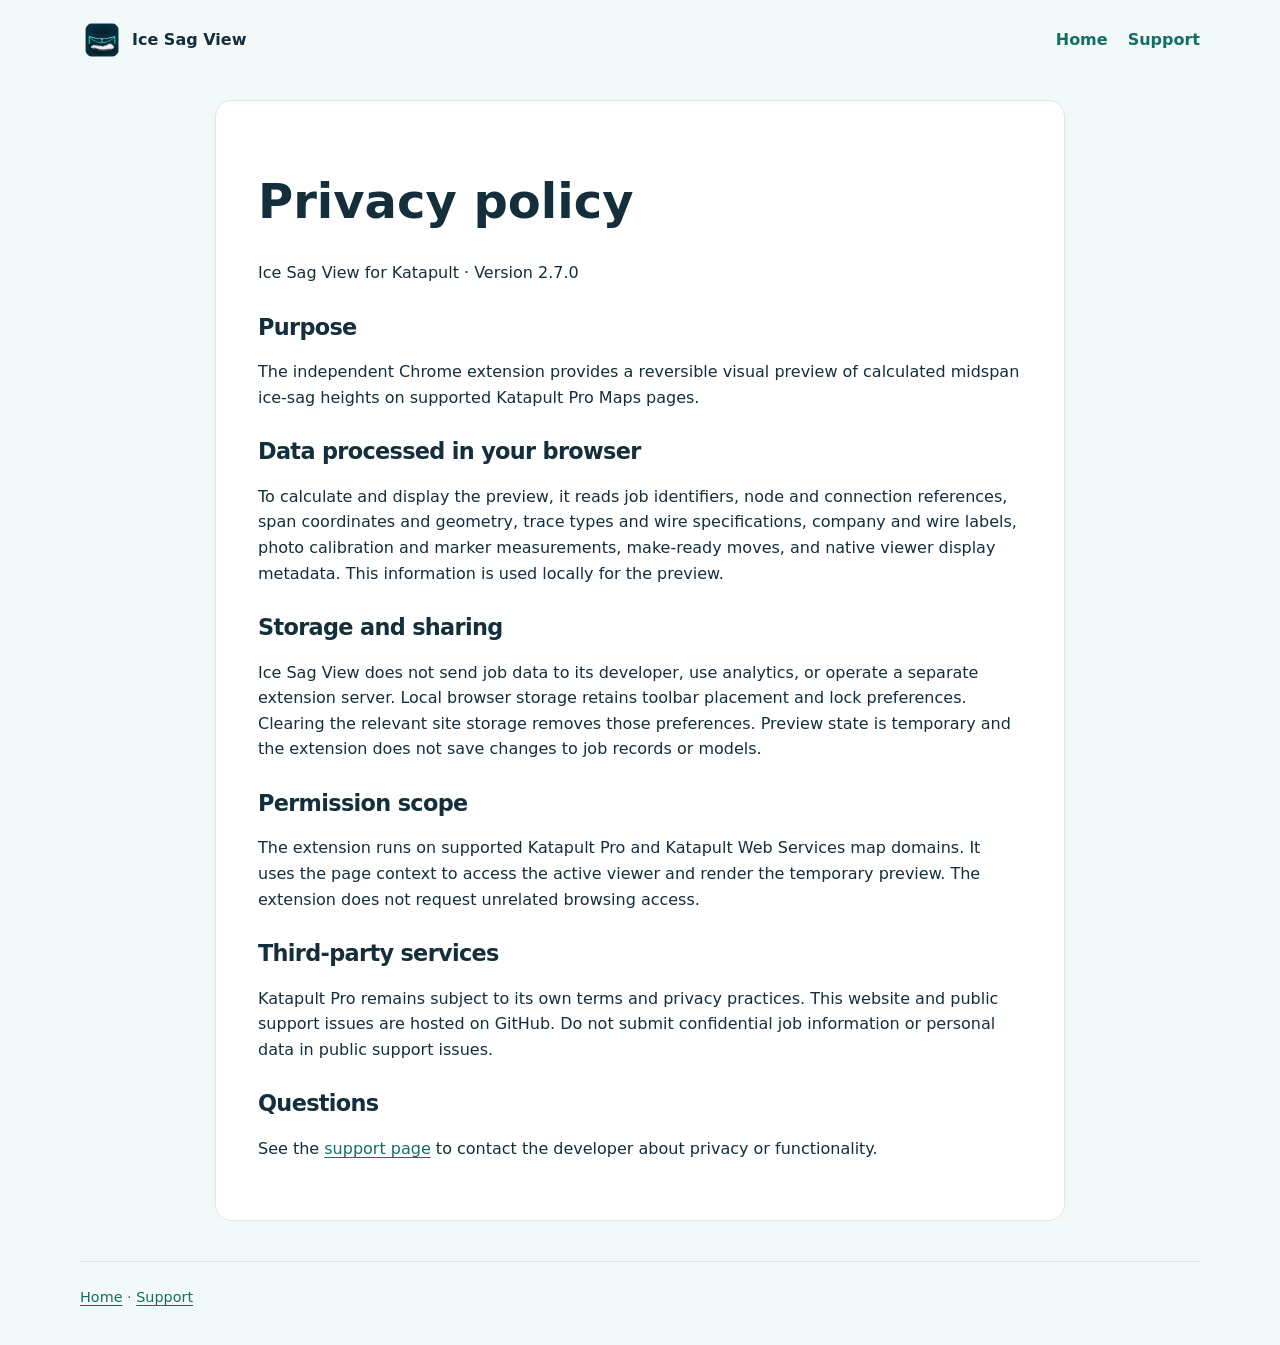
==== privacy.html @ a56ec055 "Launch Ice Sag View homepage, support and privacy policy" ====
<!doctype html><html lang="en"><head><meta charset="utf-8"><meta name="viewport" content="width=device-width,initial-scale=1"><title>Privacy policy · Ice Sag View</title><link rel="icon" href="assets/icon-128.png"><link rel="stylesheet" href="assets/site-v270.css"></head><body><header class="nav"><a class="brand" href="./"><img src="assets/icon-128.png" width="44" height="44" alt="">Ice Sag View</a><nav><a href="./">Home</a><a href="support.html">Support</a></nav></header><main class="document"><h1>Privacy policy</h1><p>Ice Sag View for Katapult · Version 2.7.0</p><h2>Purpose</h2><p>The independent Chrome extension provides a reversible visual preview of calculated midspan ice-sag heights on supported Katapult Pro Maps pages.</p><h2>Data processed in your browser</h2><p>To calculate and display the preview, it reads job identifiers, node and connection references, span coordinates and geometry, trace types and wire specifications, company and wire labels, photo calibration and marker measurements, make-ready moves, and native viewer display metadata. This information is used locally for the preview.</p><h2>Storage and sharing</h2><p>Ice Sag View does not send job data to its developer, use analytics, or operate a separate extension server. Local browser storage retains toolbar placement and lock preferences. Clearing the relevant site storage removes those preferences. Preview state is temporary and the extension does not save changes to job records or models.</p><h2>Permission scope</h2><p>The extension runs on supported Katapult Pro and Katapult Web Services map domains. It uses the page context to access the active viewer and render the temporary preview. The extension does not request unrelated browsing access.</p><h2>Third-party services</h2><p>Katapult Pro remains subject to its own terms and privacy practices. This website and public support issues are hosted on GitHub. Do not submit confidential job information or personal data in public support issues.</p><h2>Questions</h2><p>See the <a href="support.html">support page</a> to contact the developer about privacy or functionality.</p></main><footer><a href="./">Home</a> · <a href="support.html">Support</a></footer></body></html>
---- assets/site-v270.css ----
:root{color-scheme:light;--navy:#0b2234;--mint:#56e4bf;--ink:#142e3c;--muted:#506b75;--paper:#f3f9f8;--border:#dce8e7}*{box-sizing:border-box}html{scroll-behavior:smooth}body{margin:0;background:var(--paper);font-family:system-ui,-apple-system,"Segoe UI",sans-serif;color:var(--ink);line-height:1.6}a{color:#126f62;text-underline-offset:3px}a:focus-visible{outline:3px solid #168d79;outline-offset:4px}header,main,footer{width:min(1120px,calc(100% - 40px));margin:auto}.nav{display:flex;align-items:center;justify-content:space-between;gap:16px;padding:18px 0}.brand{display:flex;align-items:center;gap:8px;font-weight:750;text-decoration:none;color:var(--ink)}nav{display:flex;gap:20px}nav a{text-decoration:none;font-weight:600}.hero{display:grid;grid-template-columns:1.1fr .9fr;gap:38px;background:var(--navy);color:#fff;padding:clamp(24px,5vw,58px);border-radius:24px;align-items:center;overflow:hidden}.pill{display:inline-block;color:var(--mint);font-size:.76rem;font-weight:700;letter-spacing:.1em}.hero h1{font-size:clamp(2.1rem,5vw,4.2rem);line-height:1.05;letter-spacing:-.04em;margin:20px 0}.hero h1 small{display:block;font-size:.47em;color:var(--mint);letter-spacing:0;margin-top:10px}.lead{font-size:1.3rem;font-weight:650;line-height:1.4}.hero p{color:#d1e5e9}.button{display:inline-block;background:var(--mint);color:var(--navy);border-radius:9px;padding:12px 18px;text-decoration:none;font-weight:750;margin-top:12px}.subtle{color:var(--mint);display:inline-block;margin:12px}.visual{border:1px solid #36525c;border-radius:18px;text-align:center;padding:20px;background:#102c41}.visual img{display:block;margin:auto;width:128px;height:128px;object-fit:contain}.diagram svg{display:block;width:100%;max-width:360px;height:auto;margin:auto}.visual p{font-size:.8rem;margin:4px 0}.cards{display:grid;grid-template-columns:repeat(3,1fr);gap:18px}.cards article,.note,.steps,.document{background:white;border:1px solid var(--border);border-radius:16px;padding:24px}.cards h3{margin-top:0}.cards p,.steps li{color:var(--muted)}section{margin:36px 0}h2{line-height:1.2;font-size:clamp(1.5rem,3vw,2.1rem);letter-spacing:-.03em}.steps{padding-left:48px}.steps li+li{margin-top:12px}.note{border-left:5px solid #168d79}.document{max-width:850px;margin:20px auto 40px;padding:clamp(20px,4vw,42px)}.document h1{font-size:clamp(2rem,4vw,3rem);line-height:1.1}.document h2{font-size:1.4rem;margin-top:28px}footer{border-top:1px solid var(--border);padding:24px 0 36px;font-size:.9rem;color:var(--muted)}@media(max-width:760px){.hero,.cards{grid-template-columns:1fr}.hero{gap:20px}.nav{font-size:.9rem}nav{gap:10px}}@media(prefers-reduced-motion:reduce){html{scroll-behavior:auto}}
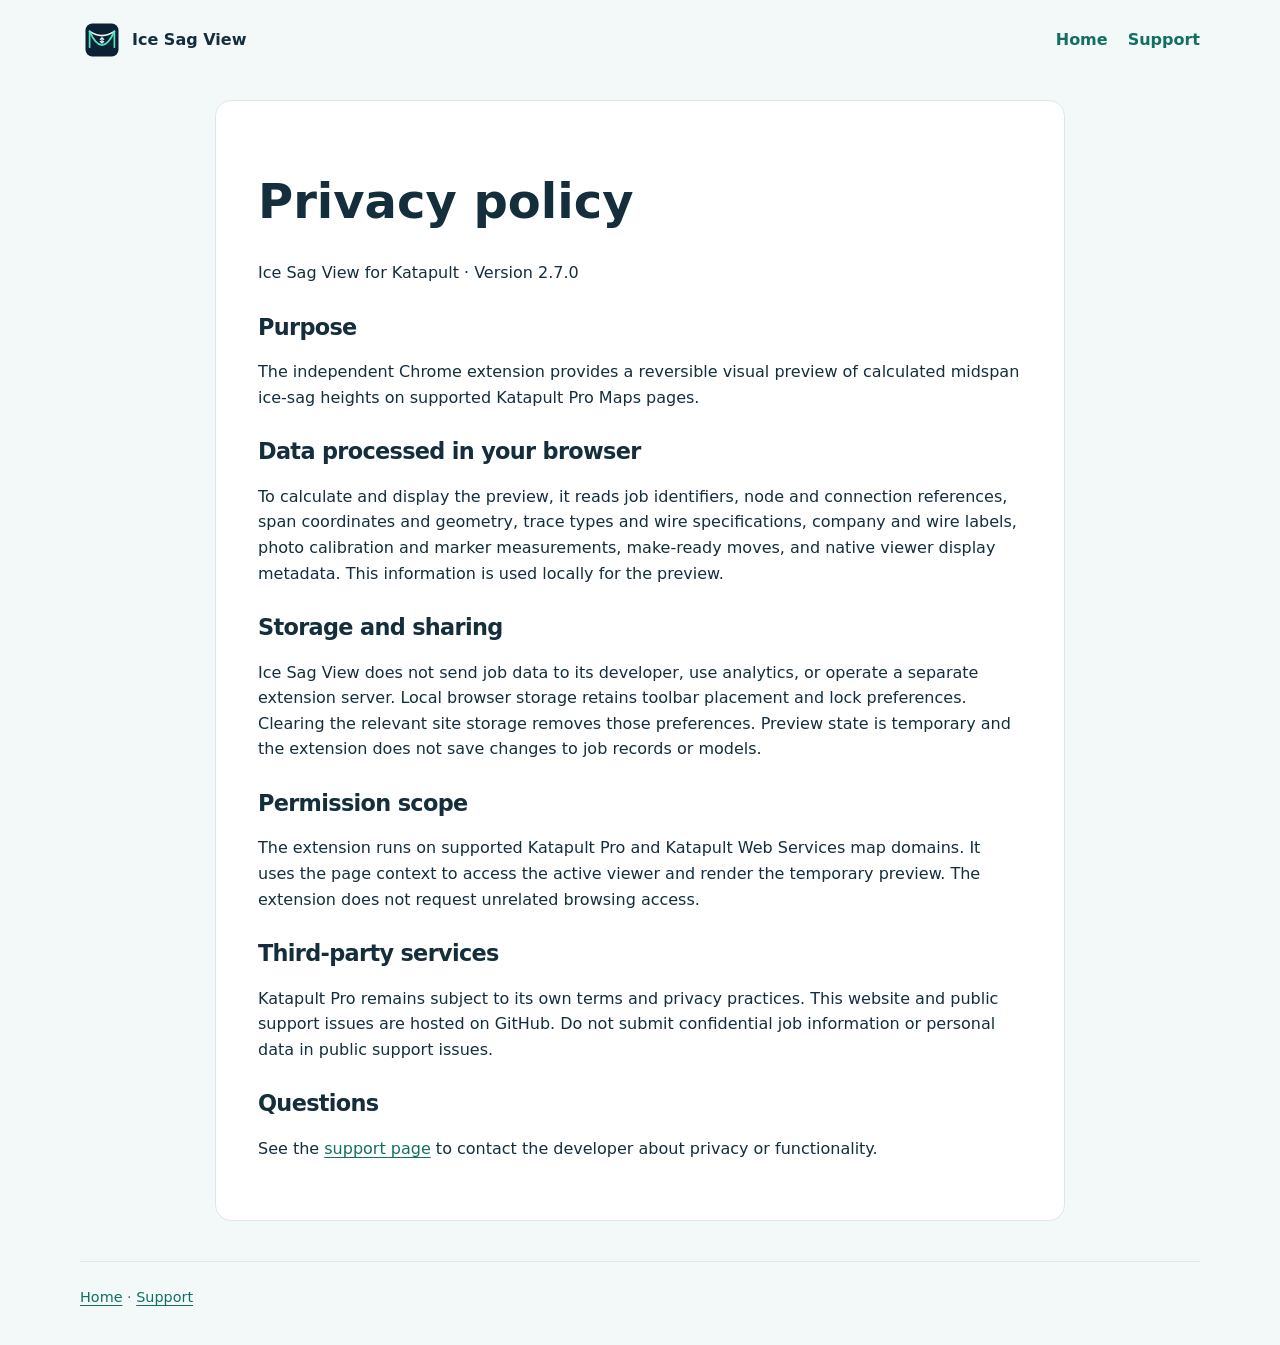
==== commit 7d3787f9: "Refine logo and vertical sag diagram across the homepage and support pages" ====
--- a/privacy.html
+++ b/privacy.html
@@ -1 +1 @@
-<!doctype html><html lang="en"><head><meta charset="utf-8"><meta name="viewport" content="width=device-width,initial-scale=1"><title>Privacy policy · Ice Sag View</title><link rel="icon" href="assets/icon-128.png"><link rel="stylesheet" href="assets/site-v270.css"></head><body><header class="nav"><a class="brand" href="./"><img src="assets/icon-128.png" width="44" height="44" alt="">Ice Sag View</a><nav><a href="./">Home</a><a href="support.html">Support</a></nav></header><main class="document"><h1>Privacy policy</h1><p>Ice Sag View for Katapult · Version 2.7.0</p><h2>Purpose</h2><p>The independent Chrome extension provides a reversible visual preview of calculated midspan ice-sag heights on supported Katapult Pro Maps pages.</p><h2>Data processed in your browser</h2><p>To calculate and display the preview, it reads job identifiers, node and connection references, span coordinates and geometry, trace types and wire specifications, company and wire labels, photo calibration and marker measurements, make-ready moves, and native viewer display metadata. This information is used locally for the preview.</p><h2>Storage and sharing</h2><p>Ice Sag View does not send job data to its developer, use analytics, or operate a separate extension server. Local browser storage retains toolbar placement and lock preferences. Clearing the relevant site storage removes those preferences. Preview state is temporary and the extension does not save changes to job records or models.</p><h2>Permission scope</h2><p>The extension runs on supported Katapult Pro and Katapult Web Services map domains. It uses the page context to access the active viewer and render the temporary preview. The extension does not request unrelated browsing access.</p><h2>Third-party services</h2><p>Katapult Pro remains subject to its own terms and privacy practices. This website and public support issues are hosted on GitHub. Do not submit confidential job information or personal data in public support issues.</p><h2>Questions</h2><p>See the <a href="support.html">support page</a> to contact the developer about privacy or functionality.</p></main><footer><a href="./">Home</a> · <a href="support.html">Support</a></footer></body></html>
+<!doctype html><html lang="en"><head><meta charset="utf-8"><meta name="viewport" content="width=device-width,initial-scale=1"><title>Privacy policy · Ice Sag View</title><link rel="icon" href="assets/icon-v2-128.png"><link rel="stylesheet" href="assets/site-v270.css"></head><body><header class="nav"><a class="brand" href="./"><img src="assets/ice-sag-mark-v2.svg" width="44" height="44" alt="">Ice Sag View</a><nav><a href="./">Home</a><a href="support.html">Support</a></nav></header><main class="document"><h1>Privacy policy</h1><p>Ice Sag View for Katapult · Version 2.7.0</p><h2>Purpose</h2><p>The independent Chrome extension provides a reversible visual preview of calculated midspan ice-sag heights on supported Katapult Pro Maps pages.</p><h2>Data processed in your browser</h2><p>To calculate and display the preview, it reads job identifiers, node and connection references, span coordinates and geometry, trace types and wire specifications, company and wire labels, photo calibration and marker measurements, make-ready moves, and native viewer display metadata. This information is used locally for the preview.</p><h2>Storage and sharing</h2><p>Ice Sag View does not send job data to its developer, use analytics, or operate a separate extension server. Local browser storage retains toolbar placement and lock preferences. Clearing the relevant site storage removes those preferences. Preview state is temporary and the extension does not save changes to job records or models.</p><h2>Permission scope</h2><p>The extension runs on supported Katapult Pro and Katapult Web Services map domains. It uses the page context to access the active viewer and render the temporary preview. The extension does not request unrelated browsing access.</p><h2>Third-party services</h2><p>Katapult Pro remains subject to its own terms and privacy practices. This website and public support issues are hosted on GitHub. Do not submit confidential job information or personal data in public support issues.</p><h2>Questions</h2><p>See the <a href="support.html">support page</a> to contact the developer about privacy or functionality.</p></main><footer><a href="./">Home</a> · <a href="support.html">Support</a></footer></body></html>
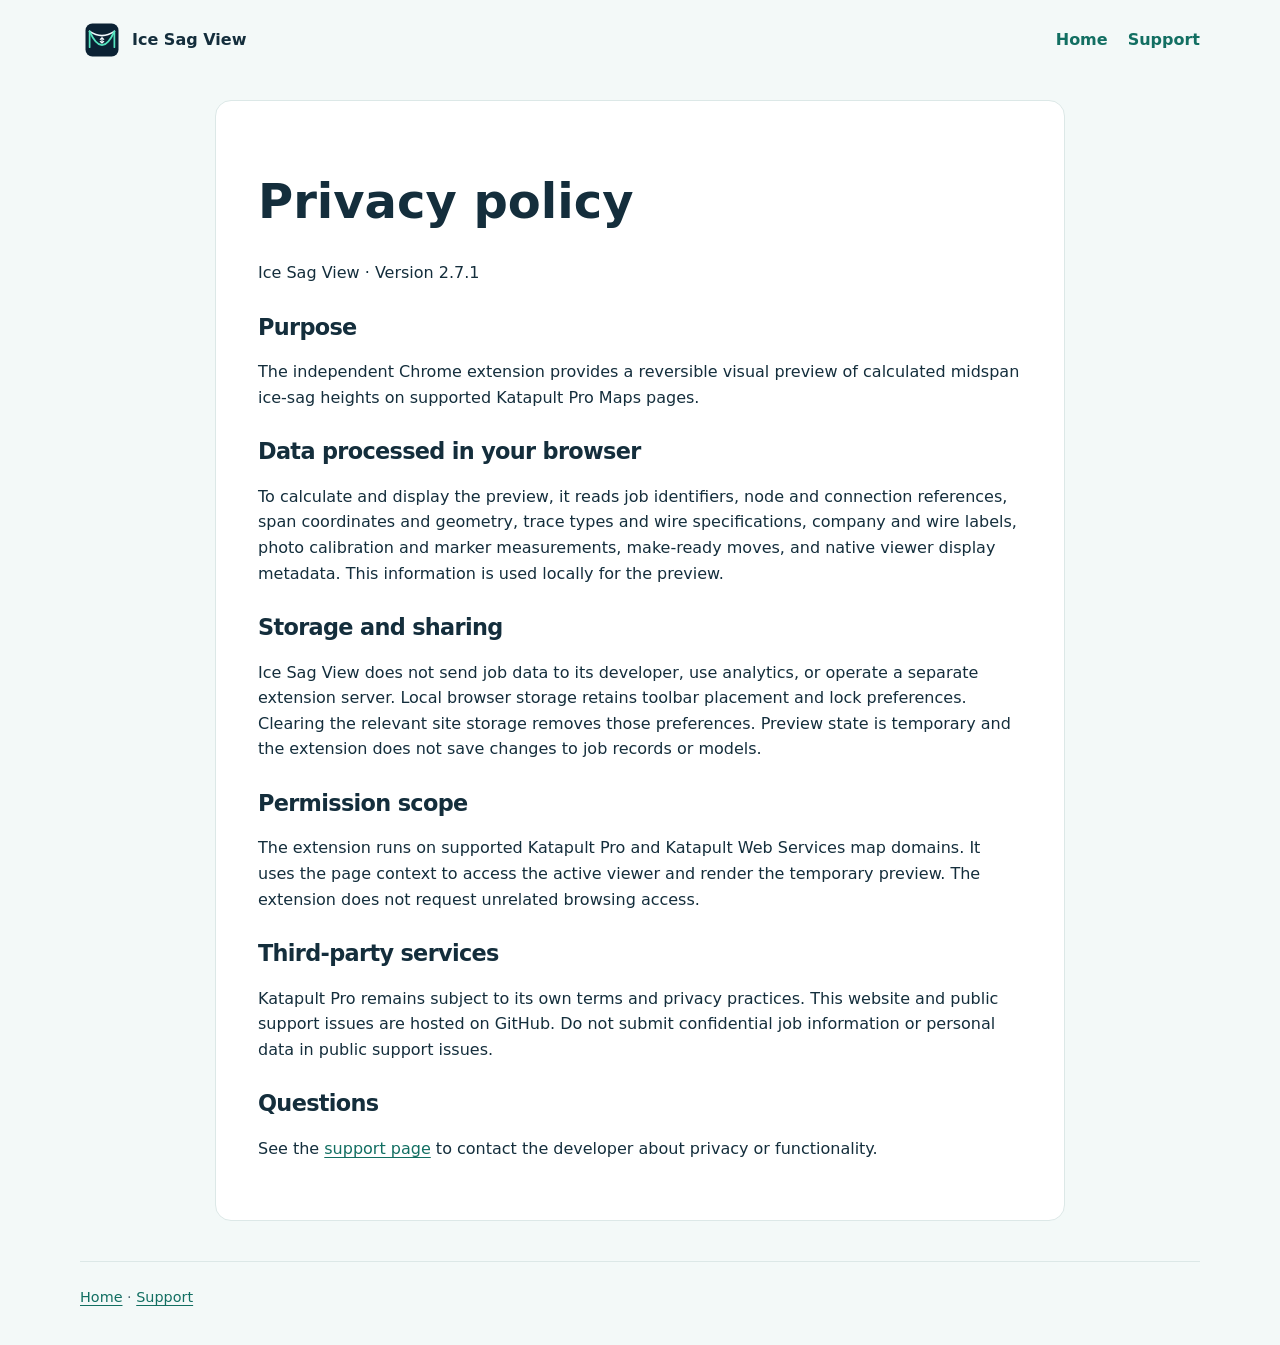
==== commit 5b12d4c4: "Update public extension name to Ice Sag View and version 2.7.1" ====
--- a/privacy.html
+++ b/privacy.html
@@ -1 +1 @@
-<!doctype html><html lang="en"><head><meta charset="utf-8"><meta name="viewport" content="width=device-width,initial-scale=1"><title>Privacy policy · Ice Sag View</title><link rel="icon" href="assets/icon-v2-128.png"><link rel="stylesheet" href="assets/site-v270.css"></head><body><header class="nav"><a class="brand" href="./"><img src="assets/ice-sag-mark-v2.svg" width="44" height="44" alt="">Ice Sag View</a><nav><a href="./">Home</a><a href="support.html">Support</a></nav></header><main class="document"><h1>Privacy policy</h1><p>Ice Sag View for Katapult · Version 2.7.0</p><h2>Purpose</h2><p>The independent Chrome extension provides a reversible visual preview of calculated midspan ice-sag heights on supported Katapult Pro Maps pages.</p><h2>Data processed in your browser</h2><p>To calculate and display the preview, it reads job identifiers, node and connection references, span coordinates and geometry, trace types and wire specifications, company and wire labels, photo calibration and marker measurements, make-ready moves, and native viewer display metadata. This information is used locally for the preview.</p><h2>Storage and sharing</h2><p>Ice Sag View does not send job data to its developer, use analytics, or operate a separate extension server. Local browser storage retains toolbar placement and lock preferences. Clearing the relevant site storage removes those preferences. Preview state is temporary and the extension does not save changes to job records or models.</p><h2>Permission scope</h2><p>The extension runs on supported Katapult Pro and Katapult Web Services map domains. It uses the page context to access the active viewer and render the temporary preview. The extension does not request unrelated browsing access.</p><h2>Third-party services</h2><p>Katapult Pro remains subject to its own terms and privacy practices. This website and public support issues are hosted on GitHub. Do not submit confidential job information or personal data in public support issues.</p><h2>Questions</h2><p>See the <a href="support.html">support page</a> to contact the developer about privacy or functionality.</p></main><footer><a href="./">Home</a> · <a href="support.html">Support</a></footer></body></html>
+<!doctype html><html lang="en"><head><meta charset="utf-8"><meta name="viewport" content="width=device-width,initial-scale=1"><title>Privacy policy · Ice Sag View</title><link rel="icon" href="assets/icon-v2-128.png"><link rel="stylesheet" href="assets/site-v270.css"></head><body><header class="nav"><a class="brand" href="./"><img src="assets/ice-sag-mark-v2.svg" width="44" height="44" alt="">Ice Sag View</a><nav><a href="./">Home</a><a href="support.html">Support</a></nav></header><main class="document"><h1>Privacy policy</h1><p>Ice Sag View · Version 2.7.1</p><h2>Purpose</h2><p>The independent Chrome extension provides a reversible visual preview of calculated midspan ice-sag heights on supported Katapult Pro Maps pages.</p><h2>Data processed in your browser</h2><p>To calculate and display the preview, it reads job identifiers, node and connection references, span coordinates and geometry, trace types and wire specifications, company and wire labels, photo calibration and marker measurements, make-ready moves, and native viewer display metadata. This information is used locally for the preview.</p><h2>Storage and sharing</h2><p>Ice Sag View does not send job data to its developer, use analytics, or operate a separate extension server. Local browser storage retains toolbar placement and lock preferences. Clearing the relevant site storage removes those preferences. Preview state is temporary and the extension does not save changes to job records or models.</p><h2>Permission scope</h2><p>The extension runs on supported Katapult Pro and Katapult Web Services map domains. It uses the page context to access the active viewer and render the temporary preview. The extension does not request unrelated browsing access.</p><h2>Third-party services</h2><p>Katapult Pro remains subject to its own terms and privacy practices. This website and public support issues are hosted on GitHub. Do not submit confidential job information or personal data in public support issues.</p><h2>Questions</h2><p>See the <a href="support.html">support page</a> to contact the developer about privacy or functionality.</p></main><footer><a href="./">Home</a> · <a href="support.html">Support</a></footer></body></html>
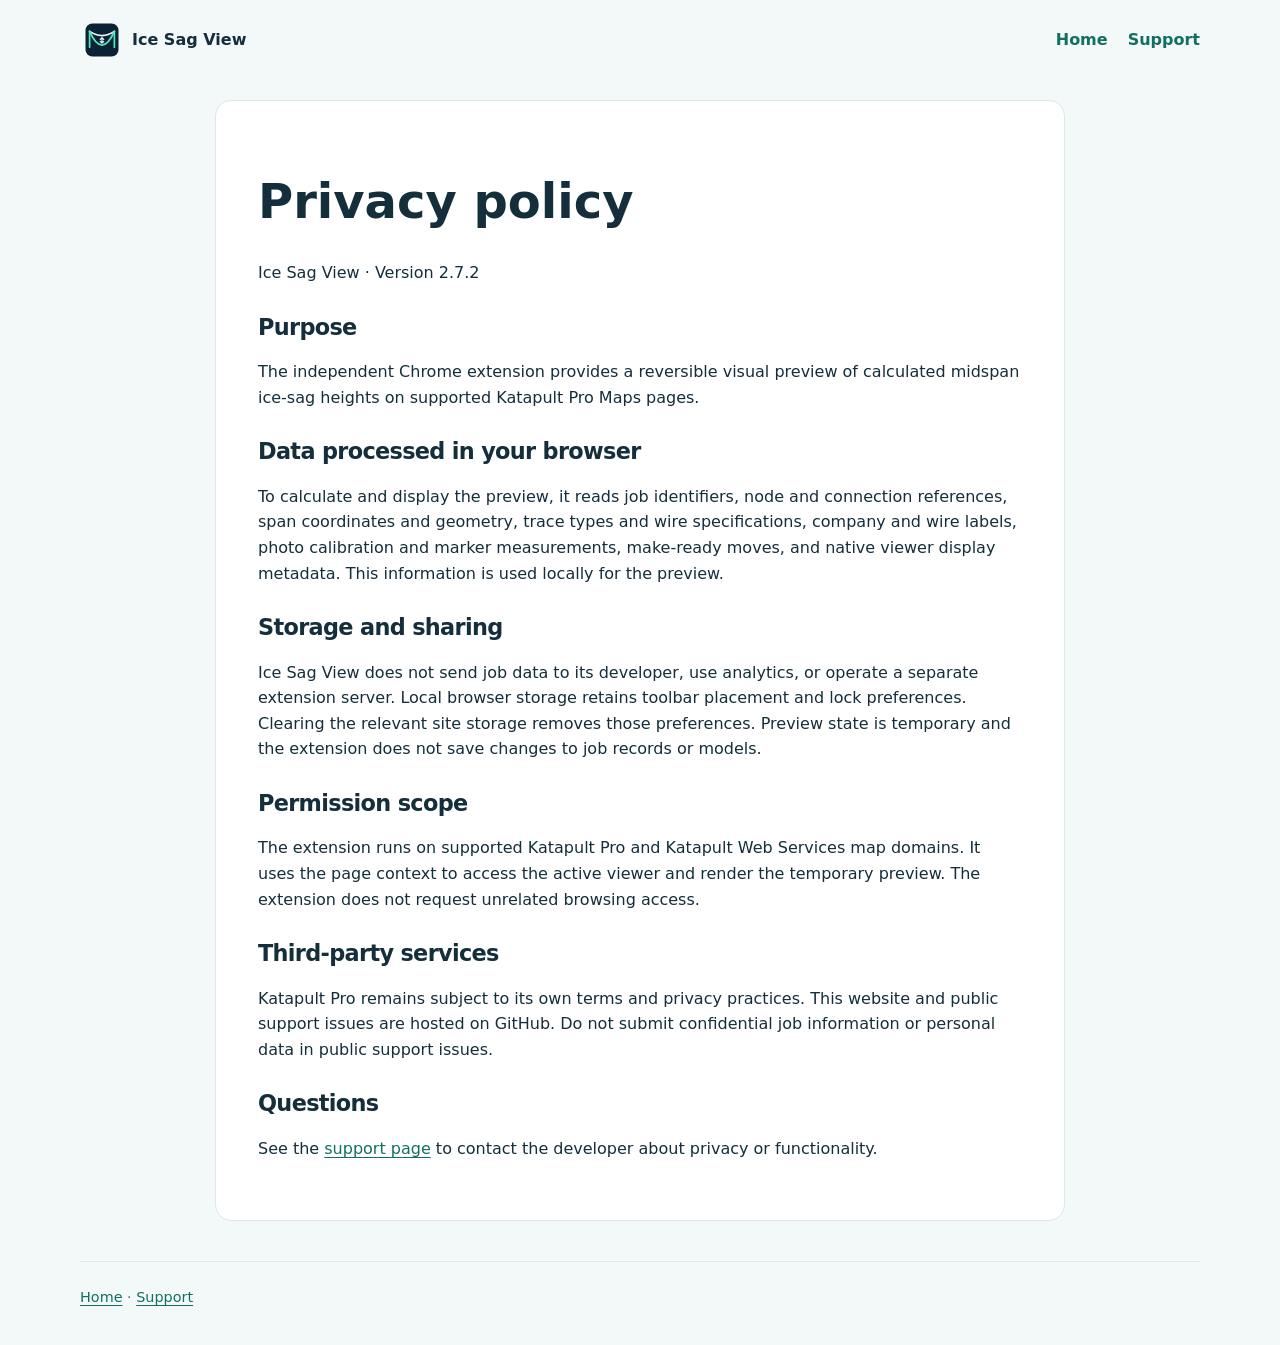
==== commit 8fb59c5d: "Describe ice-sag method using utility-neutral wording" ====
--- a/privacy.html
+++ b/privacy.html
@@ -1 +1 @@
-<!doctype html><html lang="en"><head><meta charset="utf-8"><meta name="viewport" content="width=device-width,initial-scale=1"><title>Privacy policy · Ice Sag View</title><link rel="icon" href="assets/icon-v2-128.png"><link rel="stylesheet" href="assets/site-v270.css"></head><body><header class="nav"><a class="brand" href="./"><img src="assets/ice-sag-mark-v2.svg" width="44" height="44" alt="">Ice Sag View</a><nav><a href="./">Home</a><a href="support.html">Support</a></nav></header><main class="document"><h1>Privacy policy</h1><p>Ice Sag View · Version 2.7.1</p><h2>Purpose</h2><p>The independent Chrome extension provides a reversible visual preview of calculated midspan ice-sag heights on supported Katapult Pro Maps pages.</p><h2>Data processed in your browser</h2><p>To calculate and display the preview, it reads job identifiers, node and connection references, span coordinates and geometry, trace types and wire specifications, company and wire labels, photo calibration and marker measurements, make-ready moves, and native viewer display metadata. This information is used locally for the preview.</p><h2>Storage and sharing</h2><p>Ice Sag View does not send job data to its developer, use analytics, or operate a separate extension server. Local browser storage retains toolbar placement and lock preferences. Clearing the relevant site storage removes those preferences. Preview state is temporary and the extension does not save changes to job records or models.</p><h2>Permission scope</h2><p>The extension runs on supported Katapult Pro and Katapult Web Services map domains. It uses the page context to access the active viewer and render the temporary preview. The extension does not request unrelated browsing access.</p><h2>Third-party services</h2><p>Katapult Pro remains subject to its own terms and privacy practices. This website and public support issues are hosted on GitHub. Do not submit confidential job information or personal data in public support issues.</p><h2>Questions</h2><p>See the <a href="support.html">support page</a> to contact the developer about privacy or functionality.</p></main><footer><a href="./">Home</a> · <a href="support.html">Support</a></footer></body></html>
+<!doctype html><html lang="en"><head><meta charset="utf-8"><meta name="viewport" content="width=device-width,initial-scale=1"><title>Privacy policy · Ice Sag View</title><link rel="icon" href="assets/icon-v2-128.png"><link rel="stylesheet" href="assets/site-v270.css"></head><body><header class="nav"><a class="brand" href="./"><img src="assets/ice-sag-mark-v2.svg" width="44" height="44" alt="">Ice Sag View</a><nav><a href="./">Home</a><a href="support.html">Support</a></nav></header><main class="document"><h1>Privacy policy</h1><p>Ice Sag View · Version 2.7.2</p><h2>Purpose</h2><p>The independent Chrome extension provides a reversible visual preview of calculated midspan ice-sag heights on supported Katapult Pro Maps pages.</p><h2>Data processed in your browser</h2><p>To calculate and display the preview, it reads job identifiers, node and connection references, span coordinates and geometry, trace types and wire specifications, company and wire labels, photo calibration and marker measurements, make-ready moves, and native viewer display metadata. This information is used locally for the preview.</p><h2>Storage and sharing</h2><p>Ice Sag View does not send job data to its developer, use analytics, or operate a separate extension server. Local browser storage retains toolbar placement and lock preferences. Clearing the relevant site storage removes those preferences. Preview state is temporary and the extension does not save changes to job records or models.</p><h2>Permission scope</h2><p>The extension runs on supported Katapult Pro and Katapult Web Services map domains. It uses the page context to access the active viewer and render the temporary preview. The extension does not request unrelated browsing access.</p><h2>Third-party services</h2><p>Katapult Pro remains subject to its own terms and privacy practices. This website and public support issues are hosted on GitHub. Do not submit confidential job information or personal data in public support issues.</p><h2>Questions</h2><p>See the <a href="support.html">support page</a> to contact the developer about privacy or functionality.</p></main><footer><a href="./">Home</a> · <a href="support.html">Support</a></footer></body></html>
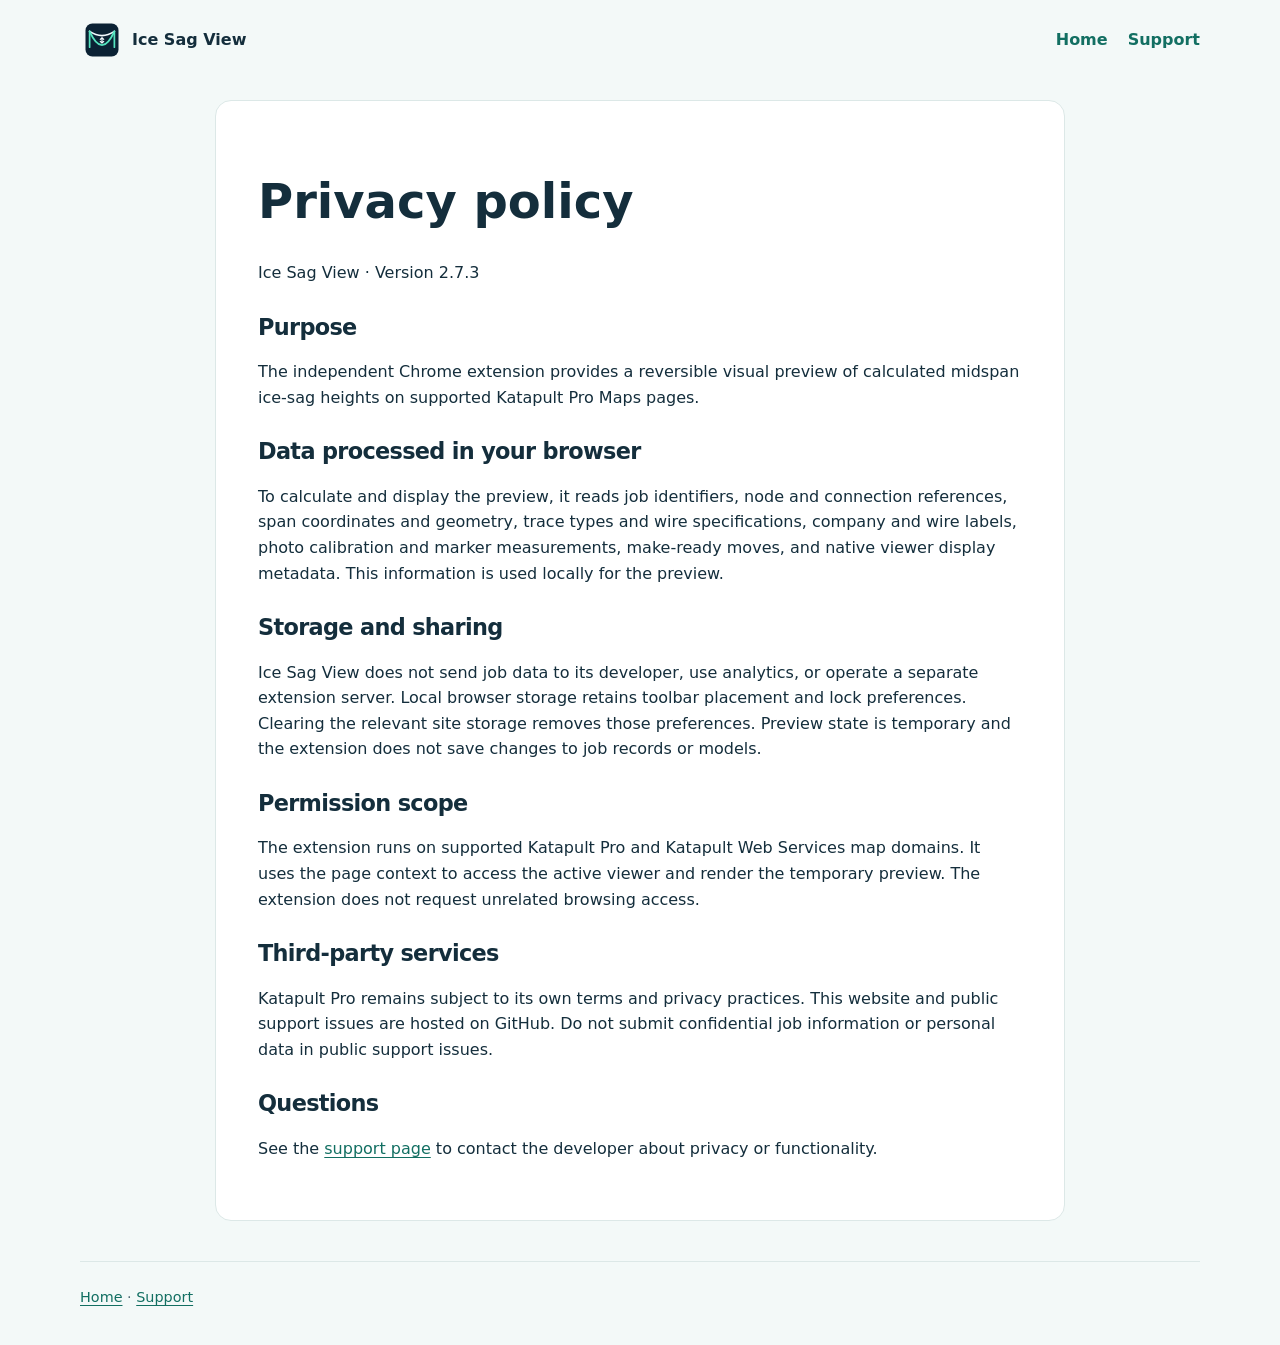
==== commit 51e6d9e3: "Document independent view baselines in Ice Sag View 2.7.3" ====
--- a/privacy.html
+++ b/privacy.html
@@ -1 +1 @@
-<!doctype html><html lang="en"><head><meta charset="utf-8"><meta name="viewport" content="width=device-width,initial-scale=1"><title>Privacy policy · Ice Sag View</title><link rel="icon" href="assets/icon-v2-128.png"><link rel="stylesheet" href="assets/site-v270.css"></head><body><header class="nav"><a class="brand" href="./"><img src="assets/ice-sag-mark-v2.svg" width="44" height="44" alt="">Ice Sag View</a><nav><a href="./">Home</a><a href="support.html">Support</a></nav></header><main class="document"><h1>Privacy policy</h1><p>Ice Sag View · Version 2.7.2</p><h2>Purpose</h2><p>The independent Chrome extension provides a reversible visual preview of calculated midspan ice-sag heights on supported Katapult Pro Maps pages.</p><h2>Data processed in your browser</h2><p>To calculate and display the preview, it reads job identifiers, node and connection references, span coordinates and geometry, trace types and wire specifications, company and wire labels, photo calibration and marker measurements, make-ready moves, and native viewer display metadata. This information is used locally for the preview.</p><h2>Storage and sharing</h2><p>Ice Sag View does not send job data to its developer, use analytics, or operate a separate extension server. Local browser storage retains toolbar placement and lock preferences. Clearing the relevant site storage removes those preferences. Preview state is temporary and the extension does not save changes to job records or models.</p><h2>Permission scope</h2><p>The extension runs on supported Katapult Pro and Katapult Web Services map domains. It uses the page context to access the active viewer and render the temporary preview. The extension does not request unrelated browsing access.</p><h2>Third-party services</h2><p>Katapult Pro remains subject to its own terms and privacy practices. This website and public support issues are hosted on GitHub. Do not submit confidential job information or personal data in public support issues.</p><h2>Questions</h2><p>See the <a href="support.html">support page</a> to contact the developer about privacy or functionality.</p></main><footer><a href="./">Home</a> · <a href="support.html">Support</a></footer></body></html>
+<!doctype html><html lang="en"><head><meta charset="utf-8"><meta name="viewport" content="width=device-width,initial-scale=1"><title>Privacy policy · Ice Sag View</title><link rel="icon" href="assets/icon-v2-128.png"><link rel="stylesheet" href="assets/site-v270.css"></head><body><header class="nav"><a class="brand" href="./"><img src="assets/ice-sag-mark-v2.svg" width="44" height="44" alt="">Ice Sag View</a><nav><a href="./">Home</a><a href="support.html">Support</a></nav></header><main class="document"><h1>Privacy policy</h1><p>Ice Sag View · Version 2.7.3</p><h2>Purpose</h2><p>The independent Chrome extension provides a reversible visual preview of calculated midspan ice-sag heights on supported Katapult Pro Maps pages.</p><h2>Data processed in your browser</h2><p>To calculate and display the preview, it reads job identifiers, node and connection references, span coordinates and geometry, trace types and wire specifications, company and wire labels, photo calibration and marker measurements, make-ready moves, and native viewer display metadata. This information is used locally for the preview.</p><h2>Storage and sharing</h2><p>Ice Sag View does not send job data to its developer, use analytics, or operate a separate extension server. Local browser storage retains toolbar placement and lock preferences. Clearing the relevant site storage removes those preferences. Preview state is temporary and the extension does not save changes to job records or models.</p><h2>Permission scope</h2><p>The extension runs on supported Katapult Pro and Katapult Web Services map domains. It uses the page context to access the active viewer and render the temporary preview. The extension does not request unrelated browsing access.</p><h2>Third-party services</h2><p>Katapult Pro remains subject to its own terms and privacy practices. This website and public support issues are hosted on GitHub. Do not submit confidential job information or personal data in public support issues.</p><h2>Questions</h2><p>See the <a href="support.html">support page</a> to contact the developer about privacy or functionality.</p></main><footer><a href="./">Home</a> · <a href="support.html">Support</a></footer></body></html>
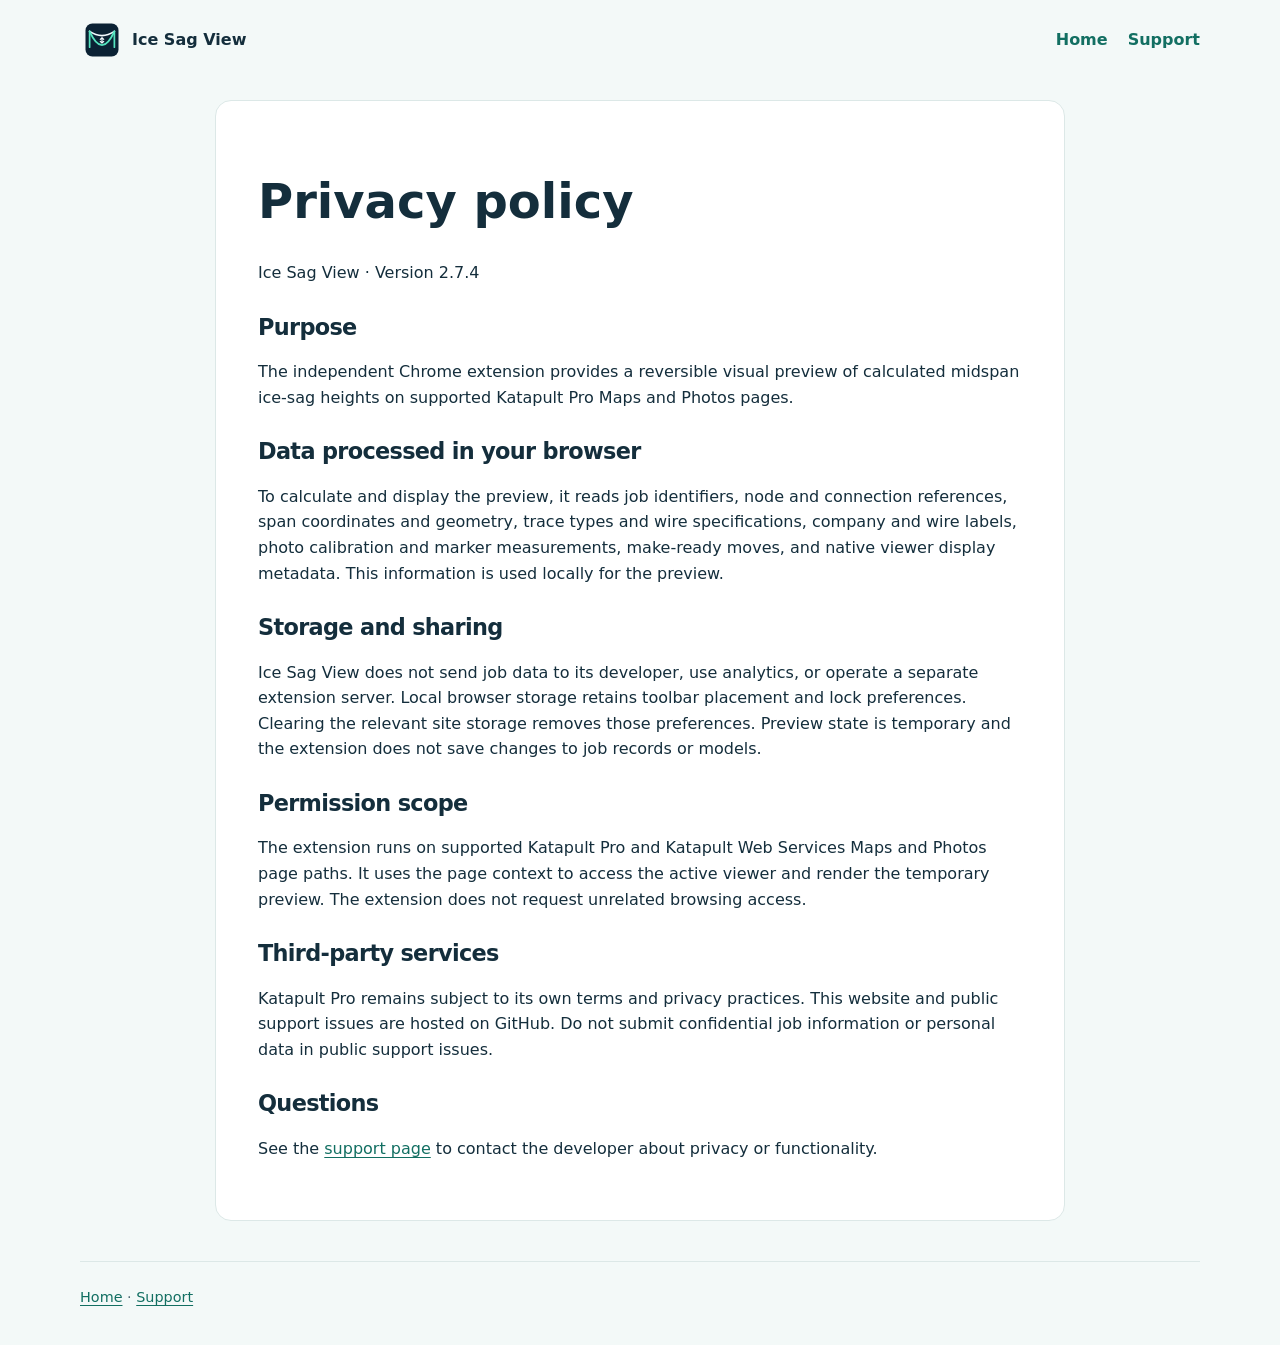
==== commit 98995376: "Document Ice Sag View 2.7.4 and Photos View support" ====
--- a/privacy.html
+++ b/privacy.html
@@ -1 +1 @@
-<!doctype html><html lang="en"><head><meta charset="utf-8"><meta name="viewport" content="width=device-width,initial-scale=1"><title>Privacy policy · Ice Sag View</title><link rel="icon" href="assets/icon-v2-128.png"><link rel="stylesheet" href="assets/site-v270.css"></head><body><header class="nav"><a class="brand" href="./"><img src="assets/ice-sag-mark-v2.svg" width="44" height="44" alt="">Ice Sag View</a><nav><a href="./">Home</a><a href="support.html">Support</a></nav></header><main class="document"><h1>Privacy policy</h1><p>Ice Sag View · Version 2.7.3</p><h2>Purpose</h2><p>The independent Chrome extension provides a reversible visual preview of calculated midspan ice-sag heights on supported Katapult Pro Maps pages.</p><h2>Data processed in your browser</h2><p>To calculate and display the preview, it reads job identifiers, node and connection references, span coordinates and geometry, trace types and wire specifications, company and wire labels, photo calibration and marker measurements, make-ready moves, and native viewer display metadata. This information is used locally for the preview.</p><h2>Storage and sharing</h2><p>Ice Sag View does not send job data to its developer, use analytics, or operate a separate extension server. Local browser storage retains toolbar placement and lock preferences. Clearing the relevant site storage removes those preferences. Preview state is temporary and the extension does not save changes to job records or models.</p><h2>Permission scope</h2><p>The extension runs on supported Katapult Pro and Katapult Web Services map domains. It uses the page context to access the active viewer and render the temporary preview. The extension does not request unrelated browsing access.</p><h2>Third-party services</h2><p>Katapult Pro remains subject to its own terms and privacy practices. This website and public support issues are hosted on GitHub. Do not submit confidential job information or personal data in public support issues.</p><h2>Questions</h2><p>See the <a href="support.html">support page</a> to contact the developer about privacy or functionality.</p></main><footer><a href="./">Home</a> · <a href="support.html">Support</a></footer></body></html>
+<!doctype html><html lang="en"><head><meta charset="utf-8"><meta name="viewport" content="width=device-width,initial-scale=1"><title>Privacy policy · Ice Sag View</title><link rel="icon" href="assets/icon-v2-128.png"><link rel="stylesheet" href="assets/site-v270.css"></head><body><header class="nav"><a class="brand" href="./"><img src="assets/ice-sag-mark-v2.svg" width="44" height="44" alt="">Ice Sag View</a><nav><a href="./">Home</a><a href="support.html">Support</a></nav></header><main class="document"><h1>Privacy policy</h1><p>Ice Sag View · Version 2.7.4</p><h2>Purpose</h2><p>The independent Chrome extension provides a reversible visual preview of calculated midspan ice-sag heights on supported Katapult Pro Maps and Photos pages.</p><h2>Data processed in your browser</h2><p>To calculate and display the preview, it reads job identifiers, node and connection references, span coordinates and geometry, trace types and wire specifications, company and wire labels, photo calibration and marker measurements, make-ready moves, and native viewer display metadata. This information is used locally for the preview.</p><h2>Storage and sharing</h2><p>Ice Sag View does not send job data to its developer, use analytics, or operate a separate extension server. Local browser storage retains toolbar placement and lock preferences. Clearing the relevant site storage removes those preferences. Preview state is temporary and the extension does not save changes to job records or models.</p><h2>Permission scope</h2><p>The extension runs on supported Katapult Pro and Katapult Web Services Maps and Photos page paths. It uses the page context to access the active viewer and render the temporary preview. The extension does not request unrelated browsing access.</p><h2>Third-party services</h2><p>Katapult Pro remains subject to its own terms and privacy practices. This website and public support issues are hosted on GitHub. Do not submit confidential job information or personal data in public support issues.</p><h2>Questions</h2><p>See the <a href="support.html">support page</a> to contact the developer about privacy or functionality.</p></main><footer><a href="./">Home</a> · <a href="support.html">Support</a></footer></body></html>
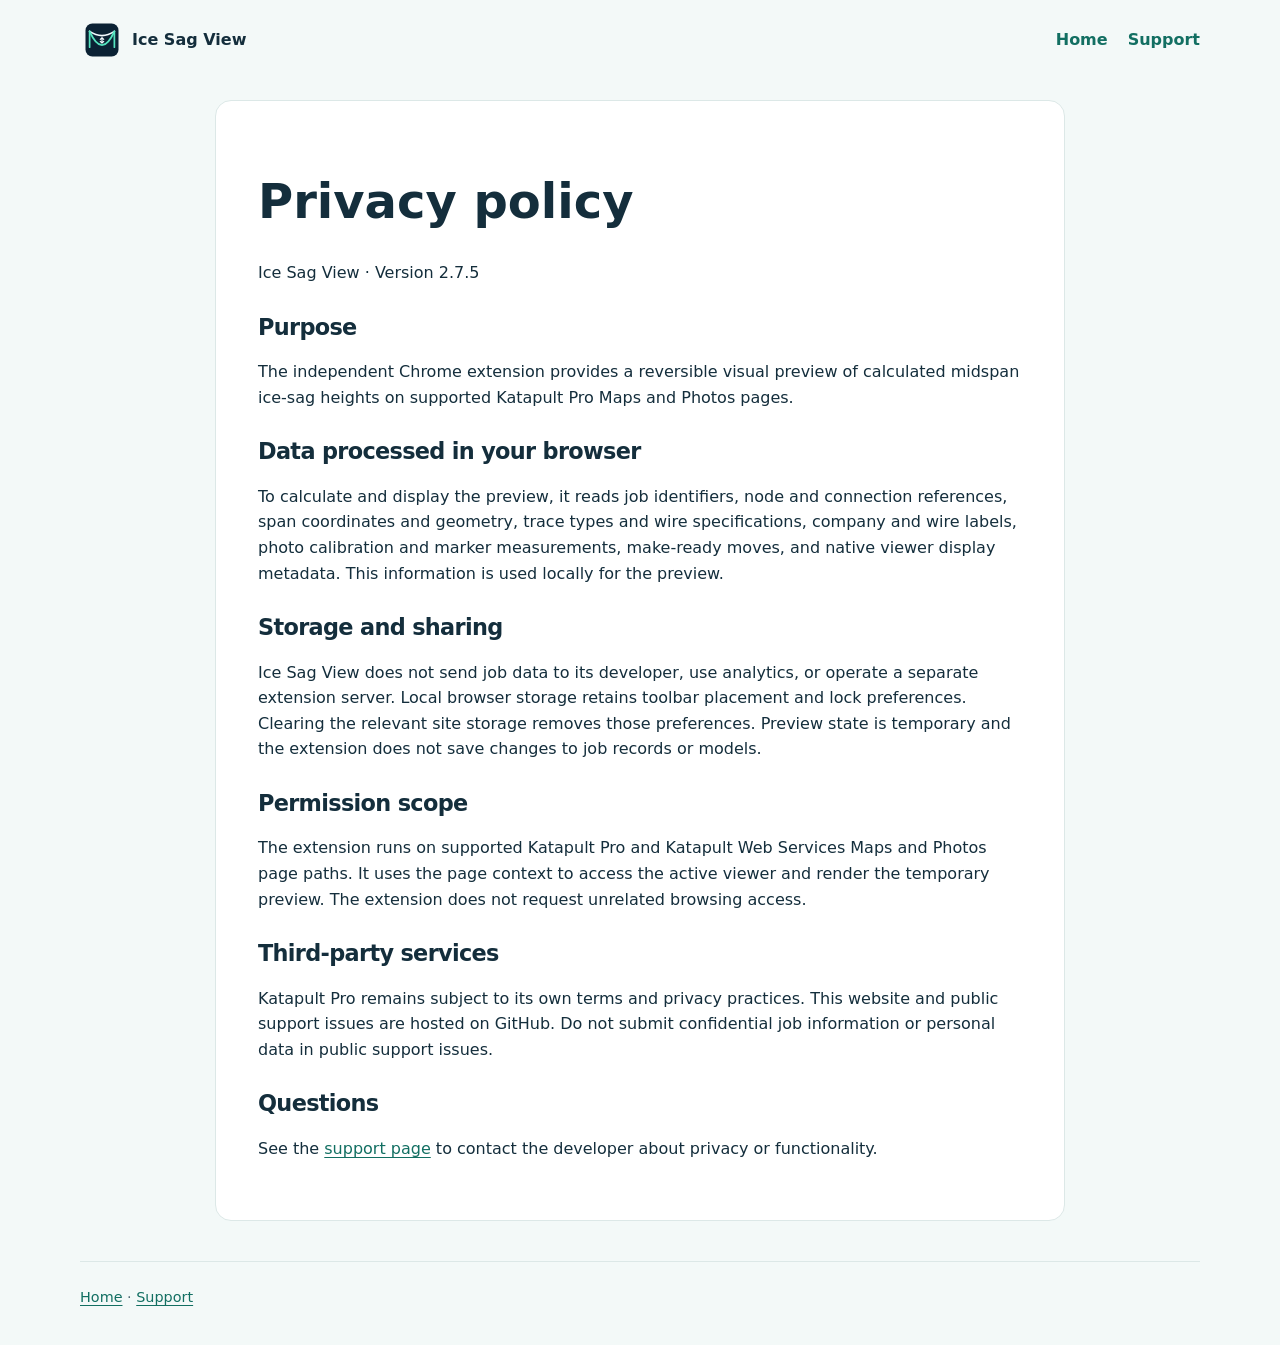
==== commit 346e656b: "Document Ice Sag View 2.7.5 all-wire primary previews" ====
--- a/privacy.html
+++ b/privacy.html
@@ -1 +1 @@
-<!doctype html><html lang="en"><head><meta charset="utf-8"><meta name="viewport" content="width=device-width,initial-scale=1"><title>Privacy policy · Ice Sag View</title><link rel="icon" href="assets/icon-v2-128.png"><link rel="stylesheet" href="assets/site-v270.css"></head><body><header class="nav"><a class="brand" href="./"><img src="assets/ice-sag-mark-v2.svg" width="44" height="44" alt="">Ice Sag View</a><nav><a href="./">Home</a><a href="support.html">Support</a></nav></header><main class="document"><h1>Privacy policy</h1><p>Ice Sag View · Version 2.7.4</p><h2>Purpose</h2><p>The independent Chrome extension provides a reversible visual preview of calculated midspan ice-sag heights on supported Katapult Pro Maps and Photos pages.</p><h2>Data processed in your browser</h2><p>To calculate and display the preview, it reads job identifiers, node and connection references, span coordinates and geometry, trace types and wire specifications, company and wire labels, photo calibration and marker measurements, make-ready moves, and native viewer display metadata. This information is used locally for the preview.</p><h2>Storage and sharing</h2><p>Ice Sag View does not send job data to its developer, use analytics, or operate a separate extension server. Local browser storage retains toolbar placement and lock preferences. Clearing the relevant site storage removes those preferences. Preview state is temporary and the extension does not save changes to job records or models.</p><h2>Permission scope</h2><p>The extension runs on supported Katapult Pro and Katapult Web Services Maps and Photos page paths. It uses the page context to access the active viewer and render the temporary preview. The extension does not request unrelated browsing access.</p><h2>Third-party services</h2><p>Katapult Pro remains subject to its own terms and privacy practices. This website and public support issues are hosted on GitHub. Do not submit confidential job information or personal data in public support issues.</p><h2>Questions</h2><p>See the <a href="support.html">support page</a> to contact the developer about privacy or functionality.</p></main><footer><a href="./">Home</a> · <a href="support.html">Support</a></footer></body></html>
+<!doctype html><html lang="en"><head><meta charset="utf-8"><meta name="viewport" content="width=device-width,initial-scale=1"><title>Privacy policy · Ice Sag View</title><link rel="icon" href="assets/icon-v2-128.png"><link rel="stylesheet" href="assets/site-v270.css"></head><body><header class="nav"><a class="brand" href="./"><img src="assets/ice-sag-mark-v2.svg" width="44" height="44" alt="">Ice Sag View</a><nav><a href="./">Home</a><a href="support.html">Support</a></nav></header><main class="document"><h1>Privacy policy</h1><p>Ice Sag View · Version 2.7.5</p><h2>Purpose</h2><p>The independent Chrome extension provides a reversible visual preview of calculated midspan ice-sag heights on supported Katapult Pro Maps and Photos pages.</p><h2>Data processed in your browser</h2><p>To calculate and display the preview, it reads job identifiers, node and connection references, span coordinates and geometry, trace types and wire specifications, company and wire labels, photo calibration and marker measurements, make-ready moves, and native viewer display metadata. This information is used locally for the preview.</p><h2>Storage and sharing</h2><p>Ice Sag View does not send job data to its developer, use analytics, or operate a separate extension server. Local browser storage retains toolbar placement and lock preferences. Clearing the relevant site storage removes those preferences. Preview state is temporary and the extension does not save changes to job records or models.</p><h2>Permission scope</h2><p>The extension runs on supported Katapult Pro and Katapult Web Services Maps and Photos page paths. It uses the page context to access the active viewer and render the temporary preview. The extension does not request unrelated browsing access.</p><h2>Third-party services</h2><p>Katapult Pro remains subject to its own terms and privacy practices. This website and public support issues are hosted on GitHub. Do not submit confidential job information or personal data in public support issues.</p><h2>Questions</h2><p>See the <a href="support.html">support page</a> to contact the developer about privacy or functionality.</p></main><footer><a href="./">Home</a> · <a href="support.html">Support</a></footer></body></html>
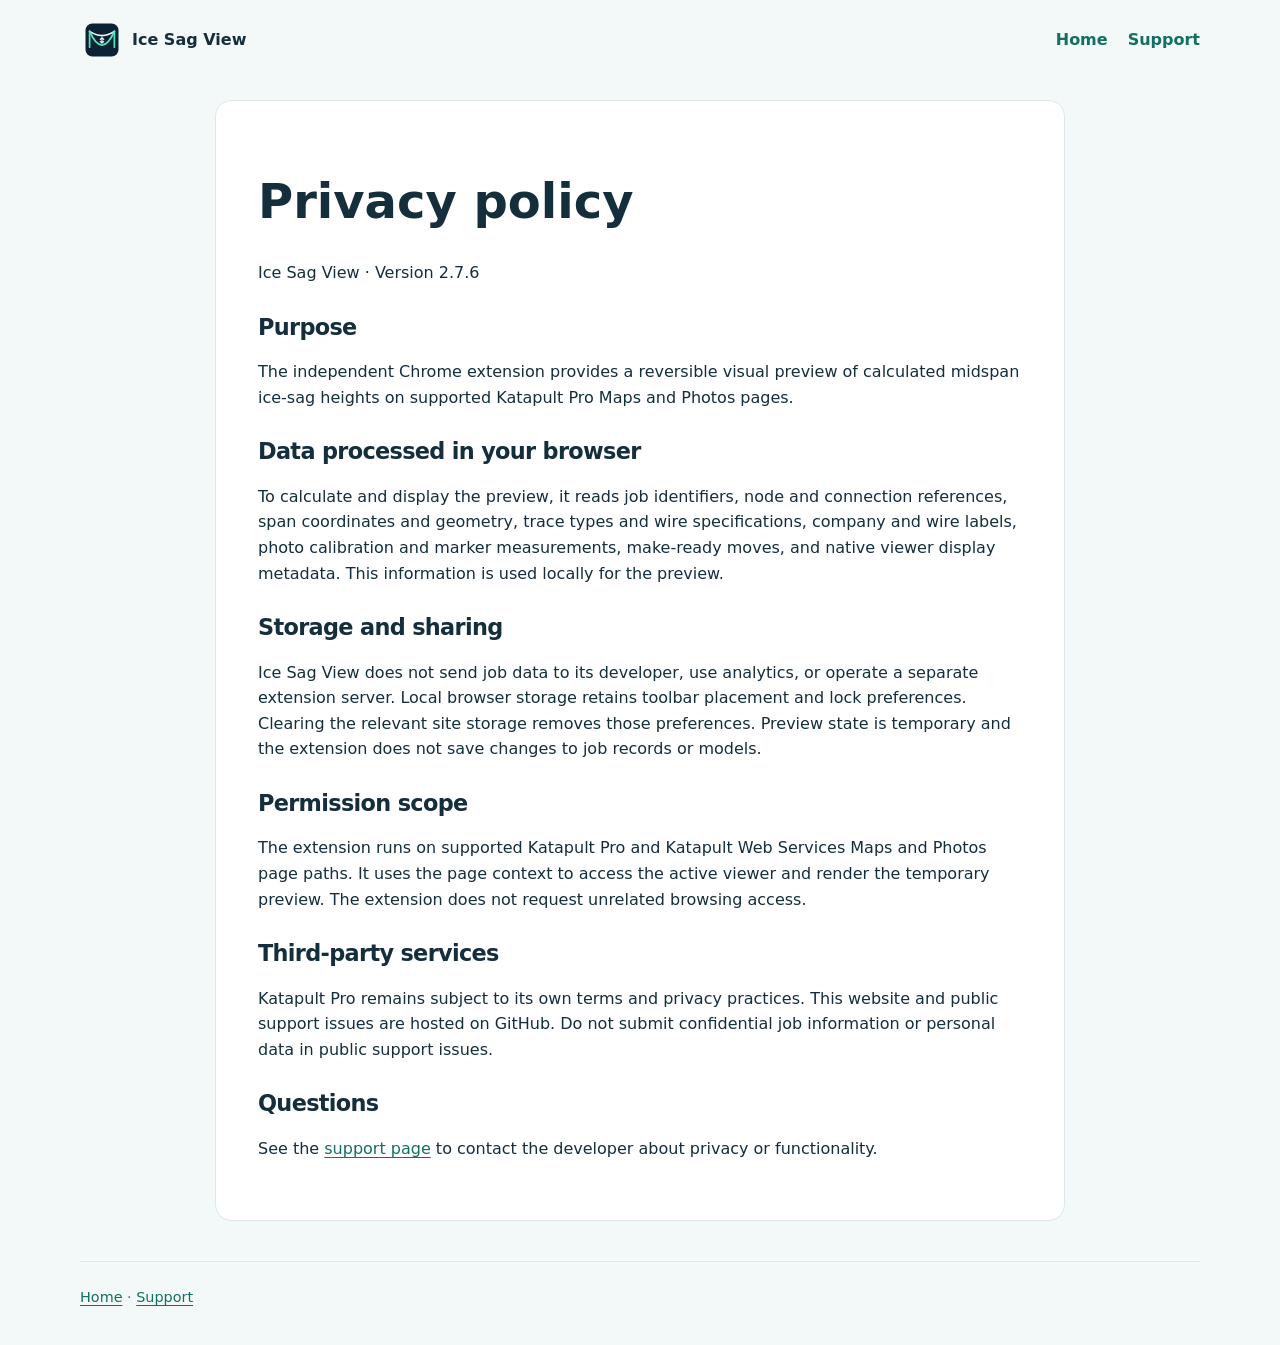
==== commit 0b5cd6db: "Update Ice Sag View 2.7.6 release documentation and demonstration screenshot" ====
--- a/privacy.html
+++ b/privacy.html
@@ -1 +1 @@
-<!doctype html><html lang="en"><head><meta charset="utf-8"><meta name="viewport" content="width=device-width,initial-scale=1"><title>Privacy policy · Ice Sag View</title><link rel="icon" href="assets/icon-v2-128.png"><link rel="stylesheet" href="assets/site-v270.css"></head><body><header class="nav"><a class="brand" href="./"><img src="assets/ice-sag-mark-v2.svg" width="44" height="44" alt="">Ice Sag View</a><nav><a href="./">Home</a><a href="support.html">Support</a></nav></header><main class="document"><h1>Privacy policy</h1><p>Ice Sag View · Version 2.7.5</p><h2>Purpose</h2><p>The independent Chrome extension provides a reversible visual preview of calculated midspan ice-sag heights on supported Katapult Pro Maps and Photos pages.</p><h2>Data processed in your browser</h2><p>To calculate and display the preview, it reads job identifiers, node and connection references, span coordinates and geometry, trace types and wire specifications, company and wire labels, photo calibration and marker measurements, make-ready moves, and native viewer display metadata. This information is used locally for the preview.</p><h2>Storage and sharing</h2><p>Ice Sag View does not send job data to its developer, use analytics, or operate a separate extension server. Local browser storage retains toolbar placement and lock preferences. Clearing the relevant site storage removes those preferences. Preview state is temporary and the extension does not save changes to job records or models.</p><h2>Permission scope</h2><p>The extension runs on supported Katapult Pro and Katapult Web Services Maps and Photos page paths. It uses the page context to access the active viewer and render the temporary preview. The extension does not request unrelated browsing access.</p><h2>Third-party services</h2><p>Katapult Pro remains subject to its own terms and privacy practices. This website and public support issues are hosted on GitHub. Do not submit confidential job information or personal data in public support issues.</p><h2>Questions</h2><p>See the <a href="support.html">support page</a> to contact the developer about privacy or functionality.</p></main><footer><a href="./">Home</a> · <a href="support.html">Support</a></footer></body></html>
+<!doctype html><html lang="en"><head><meta charset="utf-8"><meta name="viewport" content="width=device-width,initial-scale=1"><title>Privacy policy · Ice Sag View</title><link rel="icon" href="assets/icon-v2-128.png"><link rel="stylesheet" href="assets/site-v270.css"></head><body><header class="nav"><a class="brand" href="./"><img src="assets/ice-sag-mark-v2.svg" width="44" height="44" alt="">Ice Sag View</a><nav><a href="./">Home</a><a href="support.html">Support</a></nav></header><main class="document"><h1>Privacy policy</h1><p>Ice Sag View · Version 2.7.6</p><h2>Purpose</h2><p>The independent Chrome extension provides a reversible visual preview of calculated midspan ice-sag heights on supported Katapult Pro Maps and Photos pages.</p><h2>Data processed in your browser</h2><p>To calculate and display the preview, it reads job identifiers, node and connection references, span coordinates and geometry, trace types and wire specifications, company and wire labels, photo calibration and marker measurements, make-ready moves, and native viewer display metadata. This information is used locally for the preview.</p><h2>Storage and sharing</h2><p>Ice Sag View does not send job data to its developer, use analytics, or operate a separate extension server. Local browser storage retains toolbar placement and lock preferences. Clearing the relevant site storage removes those preferences. Preview state is temporary and the extension does not save changes to job records or models.</p><h2>Permission scope</h2><p>The extension runs on supported Katapult Pro and Katapult Web Services Maps and Photos page paths. It uses the page context to access the active viewer and render the temporary preview. The extension does not request unrelated browsing access.</p><h2>Third-party services</h2><p>Katapult Pro remains subject to its own terms and privacy practices. This website and public support issues are hosted on GitHub. Do not submit confidential job information or personal data in public support issues.</p><h2>Questions</h2><p>See the <a href="support.html">support page</a> to contact the developer about privacy or functionality.</p></main><footer><a href="./">Home</a> · <a href="support.html">Support</a></footer></body></html>
